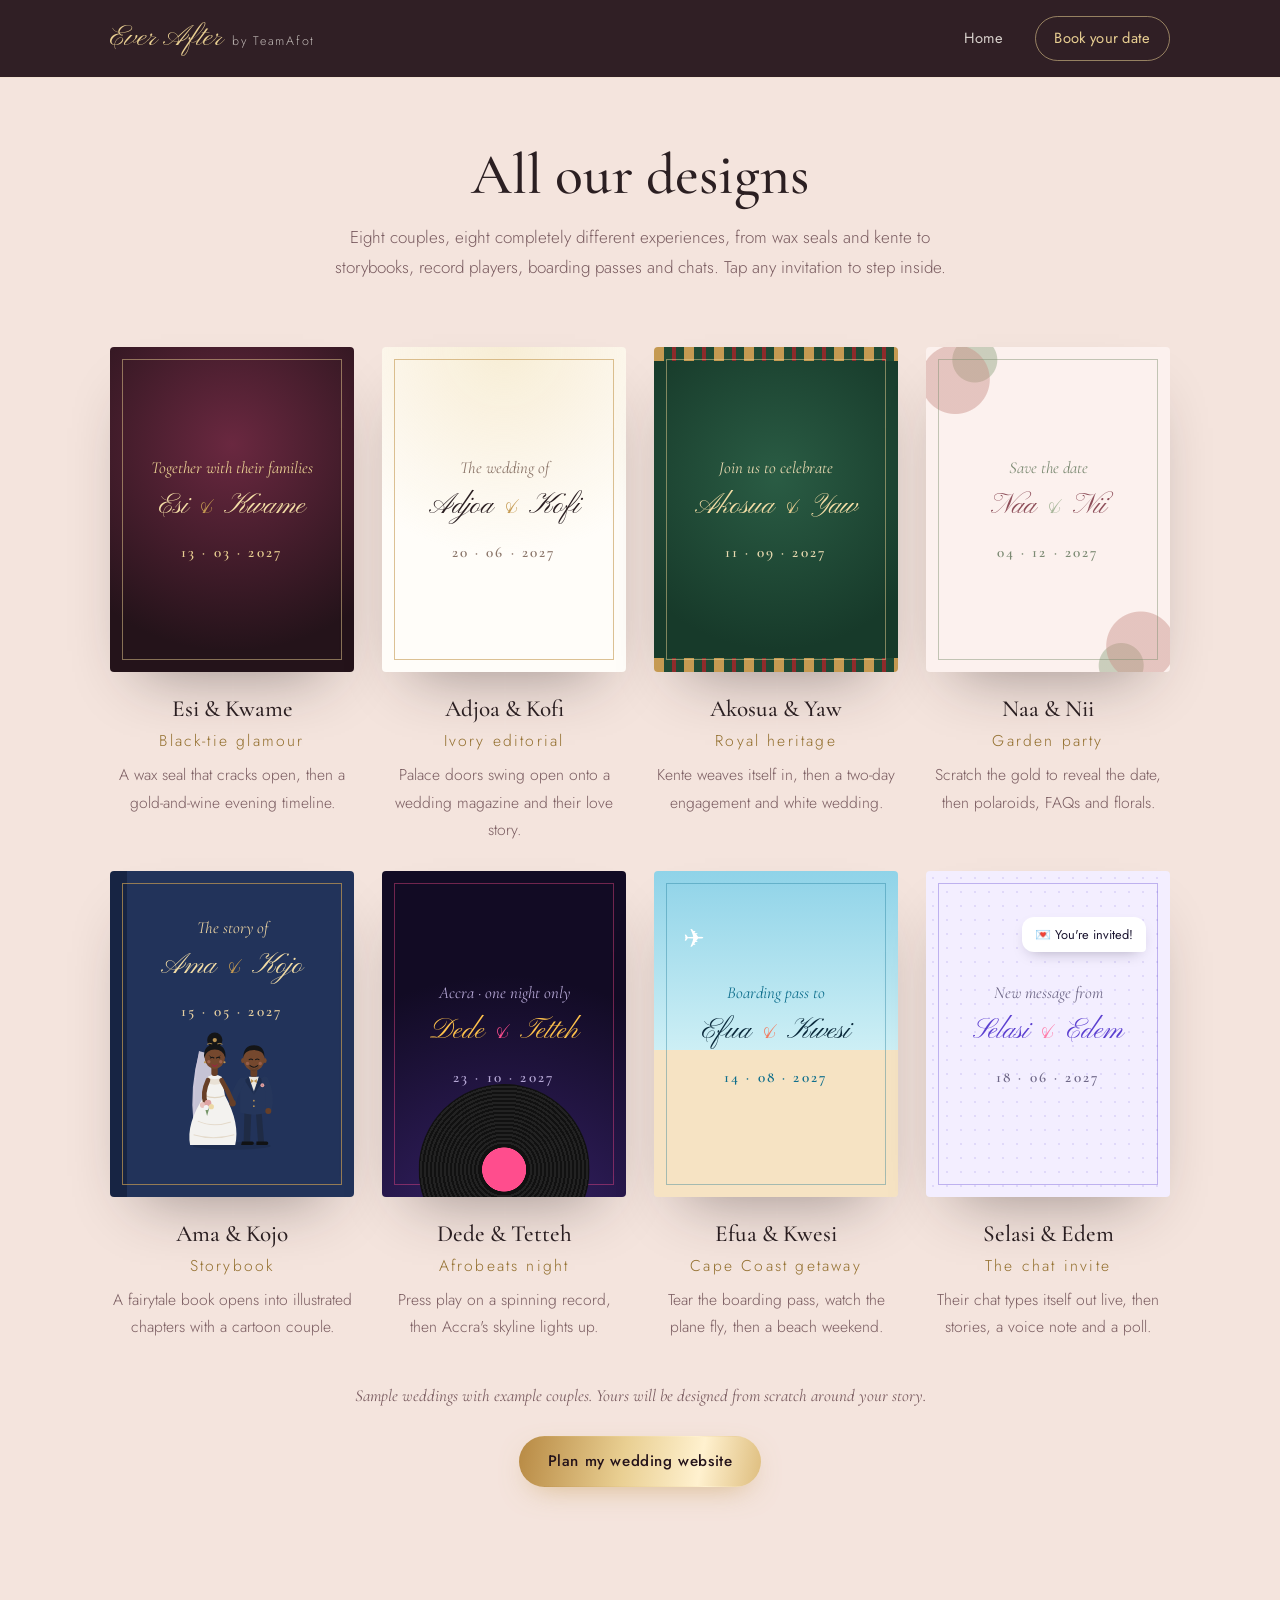
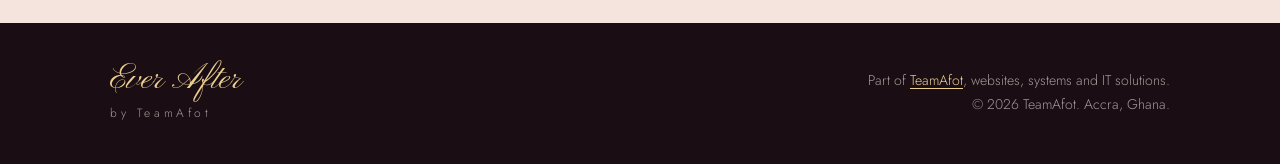
==== designs/index.html @ 521f69b8 "Add files via upload" ====
<!DOCTYPE html>
<html lang="en">
<head>
  <meta charset="utf-8">
  <meta name="viewport" content="width=device-width, initial-scale=1">
  <title>All designs | Ever After by TeamAfot</title>
  <meta name="description" content="Eight sample wedding websites by Ever After by TeamAfot, each with its own opening and style.">
  <meta name="theme-color" content="#24131A">
  <link rel="icon" href="../assets/logo/favicon.svg" type="image/svg+xml">
  <link rel="stylesheet" href="../styles.css">
</head>
<body>
<header class="nav is-scrolled">
  <div class="nav__inner">
    <a class="nav__brand" href="../" aria-label="Ever After by TeamAfot, home"><span class="nav__script">Ever After</span><span class="nav__by">by TeamAfot</span></a>
    <nav class="nav__menu is-static" aria-label="Main"><a href="../">Home</a><a class="nav__cta" href="../#book">Book your date</a></nav>
  </div>
</header>
<main>
  <section class="styles styles--page">
    <div class="wrap">
      <div class="head head--center">
        <h1 class="page__title">All our designs</h1>
        <p>Eight couples, eight completely different experiences, from wax seals and kente to storybooks, record players, boarding passes and chats. Tap any invitation to step inside.</p>
      </div>
      <ul class="styles__grid" role="list">
        <li class="look look--wine">
          <a class="look__link" href="../demo/esi-kwame/" aria-label="See Esi and Kwame's sample wedding website">
            <div class="look__card" aria-hidden="true">
              
              <p class="look__small">Together with their families</p>
              <p class="look__names">Esi <span>&amp;</span> Kwame</p>
              <p class="look__date">13 · 03 · 2027</p>
              <span class="look__tap">Tap to see</span>
            </div>
            <h3>Esi &amp; Kwame</h3>
            <p class="look__style">Black-tie glamour</p>
            <p>A wax seal that cracks open, then a gold-and-wine evening timeline.</p>
          </a>
        </li>
        <li class="look look--ivory">
          <a class="look__link" href="../demo/adjoa-kofi/" aria-label="See Adjoa and Kofi's sample wedding website">
            <div class="look__card" aria-hidden="true">
              
              <p class="look__small">The wedding of</p>
              <p class="look__names">Adjoa <span>&amp;</span> Kofi</p>
              <p class="look__date">20 · 06 · 2027</p>
              <span class="look__tap">Tap to see</span>
            </div>
            <h3>Adjoa &amp; Kofi</h3>
            <p class="look__style">Ivory editorial</p>
            <p>Palace doors swing open onto a wedding magazine and their love story.</p>
          </a>
        </li>
        <li class="look look--heritage">
          <a class="look__link" href="../demo/akosua-yaw/" aria-label="See Akosua and Yaw's sample wedding website">
            <div class="look__card" aria-hidden="true">
              
              <p class="look__small">Join us to celebrate</p>
              <p class="look__names">Akosua <span>&amp;</span> Yaw</p>
              <p class="look__date">11 · 09 · 2027</p>
              <span class="look__tap">Tap to see</span>
            </div>
            <h3>Akosua &amp; Yaw</h3>
            <p class="look__style">Royal heritage</p>
            <p>Kente weaves itself in, then a two-day engagement and white wedding.</p>
          </a>
        </li>
        <li class="look look--blush">
          <a class="look__link" href="../demo/naa-nii/" aria-label="See Naa and Nii's sample wedding website">
            <div class="look__card" aria-hidden="true">
              
              <p class="look__small">Save the date</p>
              <p class="look__names">Naa <span>&amp;</span> Nii</p>
              <p class="look__date">04 · 12 · 2027</p>
              <span class="look__tap">Tap to see</span>
            </div>
            <h3>Naa &amp; Nii</h3>
            <p class="look__style">Garden party</p>
            <p>Scratch the gold to reveal the date, then polaroids, FAQs and florals.</p>
          </a>
        </li>
        <li class="look look--storybook">
          <a class="look__link" href="../demo/ama-kojo/" aria-label="See Ama and Kojo's sample wedding website">
            <div class="look__card" aria-hidden="true">
              <img class="look__art" src="../demo/couple.svg" alt="">
              <p class="look__small">The story of</p>
              <p class="look__names">Ama <span>&amp;</span> Kojo</p>
              <p class="look__date">15 · 05 · 2027</p>
              <span class="look__tap">Tap to see</span>
            </div>
            <h3>Ama &amp; Kojo</h3>
            <p class="look__style">Storybook</p>
            <p>A fairytale book opens into illustrated chapters with a cartoon couple.</p>
          </a>
        </li>
        <li class="look look--afro">
          <a class="look__link" href="../demo/dede-tetteh/" aria-label="See Dede and Tetteh's sample wedding website">
            <div class="look__card" aria-hidden="true">
              <span class="look__vinyl"></span>
              <p class="look__small">Accra · one night only</p>
              <p class="look__names">Dede <span>&amp;</span> Tetteh</p>
              <p class="look__date">23 · 10 · 2027</p>
              <span class="look__tap">Tap to see</span>
            </div>
            <h3>Dede &amp; Tetteh</h3>
            <p class="look__style">Afrobeats night</p>
            <p>Press play on a spinning record, then Accra's skyline lights up.</p>
          </a>
        </li>
        <li class="look look--ticket">
          <a class="look__link" href="../demo/efua-kwesi/" aria-label="See Efua and Kwesi's sample wedding website">
            <div class="look__card" aria-hidden="true">
              <span class="look__plane">✈</span>
              <p class="look__small">Boarding pass to</p>
              <p class="look__names">Efua <span>&amp;</span> Kwesi</p>
              <p class="look__date">14 · 08 · 2027</p>
              <span class="look__tap">Tap to see</span>
            </div>
            <h3>Efua &amp; Kwesi</h3>
            <p class="look__style">Cape Coast getaway</p>
            <p>Tear the boarding pass, watch the plane fly, then a beach weekend.</p>
          </a>
        </li>
        <li class="look look--chat">
          <a class="look__link" href="../demo/selasi-edem/" aria-label="See Selasi and Edem's sample wedding website">
            <div class="look__card" aria-hidden="true">
              <span class="look__bubble">💌 You're invited!</span>
              <p class="look__small">New message from</p>
              <p class="look__names">Selasi <span>&amp;</span> Edem</p>
              <p class="look__date">18 · 06 · 2027</p>
              <span class="look__tap">Tap to see</span>
            </div>
            <h3>Selasi &amp; Edem</h3>
            <p class="look__style">The chat invite</p>
            <p>Their chat types itself out live, then stories, a voice note and a poll.</p>
          </a>
        </li>
      </ul>
      <p class="styles__note">Sample weddings with example couples. Yours will be designed from scratch around your story.</p>
      <p class="styles__more"><a class="btn btn--foil" href="https://wa.me/233552318104?text=Hello%20Ever%20After%2C%20I%27ve%20seen%20your%20designs%20and%20I%27d%20love%20a%20wedding%20website." target="_blank" rel="noopener">Plan my wedding website</a></p>
    </div>
  </section>
</main>
<footer class="footer">
  <div class="wrap footer__inner">
    <div><p class="footer__script">Ever After</p><p class="footer__by">by TeamAfot</p></div>
    <p class="footer__links">Part of <a href="https://teamafot.github.io/">TeamAfot</a>, websites, systems and IT solutions.<br>© 2026 TeamAfot. Accra, Ghana.</p>
  </div>
</footer>
</body>
</html>
---- styles.css ----
/* ===== Ever After by TeamAfot ===== */
@font-face { font-family: "Pinyon Script"; src: url("assets/fonts/pinyon-script-latin-400-normal.woff2") format("woff2"); font-display: swap; }
@font-face { font-family: "Cormorant Garamond"; src: url("assets/fonts/cormorant-garamond-latin-400-normal.woff2") format("woff2"); font-weight: 400; font-display: swap; }
@font-face { font-family: "Cormorant Garamond"; src: url("assets/fonts/cormorant-garamond-latin-400-italic.woff2") format("woff2"); font-weight: 400; font-style: italic; font-display: swap; }
@font-face { font-family: "Cormorant Garamond"; src: url("assets/fonts/cormorant-garamond-latin-500-normal.woff2") format("woff2"); font-weight: 500; font-display: swap; }
@font-face { font-family: "Cormorant Garamond"; src: url("assets/fonts/cormorant-garamond-latin-600-normal.woff2") format("woff2"); font-weight: 600; font-display: swap; }
@font-face { font-family: "Jost"; src: url("assets/fonts/jost-latin-300-normal.woff2") format("woff2"); font-weight: 300; font-display: swap; }
@font-face { font-family: "Jost"; src: url("assets/fonts/jost-latin-400-normal.woff2") format("woff2"); font-weight: 400; font-display: swap; }
@font-face { font-family: "Jost"; src: url("assets/fonts/jost-latin-500-normal.woff2") format("woff2"); font-weight: 500; font-display: swap; }

:root {
  --night: #24131A;      /* deep wine-black */
  --wine: #5B1F33;
  --ivory: #FBF6EF;
  --pearl: #FFFDF9;
  --blush: #F4E4DD;
  --rose: #C98F86;
  --ink: #2B1F22;
  --mauve: #7A5C60;      /* body text on light */
  --gold: #C59A52;
  --gold-ink: #94702F;
  --gold-soft: #E9CF92;
  --foil: linear-gradient(100deg, #B88A44 0%, #E9CF92 22%, #FFF1CF 38%, #D4AE66 55%, #F3DDA6 72%, #B88A44 100%);

  --script: "Pinyon Script", "Snell Roundhand", cursive;
  --serif: "Cormorant Garamond", Georgia, serif;
  --sans: "Jost", system-ui, sans-serif;

  --wrap: 1140px;
  --gutter: clamp(1.25rem, 4vw, 2.5rem);
  --section: clamp(5rem, 11vw, 8.5rem);
  --ease: cubic-bezier(.22, .61, .36, 1);
}

*, *::before, *::after { box-sizing: border-box; }
html { scroll-behavior: smooth; scroll-padding-top: 5rem; }
body { margin: 0; font-family: var(--sans); font-weight: 300; font-size: 1.0625rem; line-height: 1.75; color: var(--ink); background: var(--ivory); -webkit-font-smoothing: antialiased; }
img, svg { display: block; max-width: 100%; }
a { color: inherit; }
p { margin: 0; }
h1, h2, h3 { margin: 0; font-weight: 500; }
h2 { font-family: var(--serif); font-size: clamp(2.1rem, 4.4vw, 3.3rem); line-height: 1.1; letter-spacing: -0.005em; }
h3 { font-family: var(--serif); font-size: 1.45rem; line-height: 1.2; }
:focus-visible { outline: 2px solid var(--gold); outline-offset: 3px; border-radius: 4px; }
.wrap { max-width: var(--wrap); margin: 0 auto; padding: 0 var(--gutter); }
.skip { position: absolute; left: -999px; top: 0; background: var(--wine); color: var(--pearl); padding: .6rem 1rem; z-index: 100; }
.skip:focus { left: 1rem; top: 1rem; }

.foil { background: var(--foil); background-size: 220% 100%; -webkit-background-clip: text; background-clip: text; color: transparent; }

.head { margin-bottom: clamp(2.75rem, 5vw, 4rem); }
.head--center { text-align: center; max-width: 40rem; margin-left: auto; margin-right: auto; }
.head p { margin-top: 1rem; color: var(--mauve); }

/* Buttons */
.btn { display: inline-flex; align-items: center; justify-content: center; font: 500 .95rem/1 var(--sans); letter-spacing: .04em; padding: 1.05rem 1.75rem; border-radius: 999px; text-decoration: none; cursor: pointer; border: 1px solid transparent; transition: transform .3s var(--ease), box-shadow .3s var(--ease), background-color .3s; }
.btn--foil { background: var(--foil); background-size: 200% 100%; color: var(--night); box-shadow: 0 10px 30px -12px rgba(197, 154, 82, .7); }
.btn--foil:hover { transform: translateY(-2px); background-position: 100% 0; box-shadow: 0 16px 36px -14px rgba(197, 154, 82, .85); }
.btn--ghost { border-color: rgba(233, 207, 146, .5); color: var(--pearl); }
.btn--ghost:hover { background: rgba(233, 207, 146, .1); }

/* ===== Nav ===== */
.nav { position: fixed; inset: 0 0 auto; z-index: 50; transition: background-color .4s, box-shadow .4s; }
.nav.is-scrolled { background: rgba(36, 19, 26, .94); backdrop-filter: blur(12px); -webkit-backdrop-filter: blur(12px); box-shadow: 0 1px 0 rgba(233, 207, 146, .15); }
.nav__inner { max-width: var(--wrap); margin: 0 auto; padding: 1rem var(--gutter); display: flex; align-items: center; justify-content: space-between; gap: 1rem; }
.nav__brand { display: flex; align-items: baseline; gap: .55rem; text-decoration: none; color: var(--gold-soft); }
.nav__script { font-family: var(--script); font-size: 1.9rem; line-height: 1; }
.nav__by { font-size: .78rem; letter-spacing: .14em; color: rgba(251, 246, 239, .7); }
.nav__menu { display: flex; align-items: center; gap: 2rem; }
.nav__menu a { text-decoration: none; font-size: .92rem; font-weight: 400; color: rgba(251, 246, 239, .82); letter-spacing: .02em; transition: color .25s; }
.nav__menu a:hover { color: var(--gold-soft); }
.nav__menu .nav__cta { border: 1px solid rgba(233, 207, 146, .55); padding: .55rem 1.15rem; border-radius: 999px; color: var(--gold-soft); }
.nav__menu .nav__cta:hover { background: rgba(233, 207, 146, .12); }
.nav__toggle { display: none; background: none; border: 1px solid rgba(233, 207, 146, .4); color: var(--pearl); font: 500 .9rem var(--sans); padding: .5rem 1rem; border-radius: 999px; cursor: pointer; }

/* ===== Hero ===== */
.hero {
  position: relative; min-height: 100vh; min-height: 100svh; display: grid; place-items: center; text-align: center; overflow: hidden;
  color: var(--pearl); padding: 7rem var(--gutter) 5rem;
  background:
    radial-gradient(50rem 34rem at 50% 42%, rgba(201, 143, 134, .22), transparent 70%),
    radial-gradient(30rem 22rem at 85% 100%, rgba(197, 154, 82, .14), transparent 70%),
    radial-gradient(30rem 22rem at 10% 0%, rgba(91, 31, 51, .6), transparent 70%),
    var(--night);
}
.hero::before { content: ""; position: absolute; inset: 4.6rem clamp(.8rem, 2vw, 1.6rem) clamp(.8rem, 2vw, 1.6rem); border: 1px solid rgba(233, 207, 146, .22); pointer-events: none; }
.sparkles { position: absolute; inset: 0; width: 100%; height: 100%; pointer-events: none; }
.hero__inner { position: relative; z-index: 1; max-width: 50rem; }
.hero__pre { font-size: .85rem; letter-spacing: .18em; color: rgba(251, 246, 239, .72); opacity: 0; animation: rise 1s var(--ease) .2s forwards; }
.hero__title { font-family: var(--script); font-weight: 400; font-size: clamp(4.6rem, 15vw, 9.5rem); line-height: 1.05; white-space: nowrap; margin: 1.2rem 0 0; padding: 0 .1em; }
.hero__title .foil { display: inline-block; padding: .05em .15em .15em; animation: shimmer 6s ease-in-out 1.2s infinite, rise 1.4s var(--ease) .35s both; }
.hero__by { font-size: clamp(.9rem, 1.4vw, 1.05rem); letter-spacing: .38em; text-indent: .38em; color: var(--gold-soft); margin-top: .2rem; opacity: 0; animation: rise 1s var(--ease) .9s forwards; }
.hero__line { font-family: var(--serif); font-style: italic; font-size: clamp(1.3rem, 2.4vw, 1.7rem); line-height: 1.4; margin-top: 2rem; color: rgba(251, 246, 239, .88); opacity: 0; animation: rise 1s var(--ease) 1.1s forwards; }
.hero__actions { display: flex; flex-wrap: wrap; justify-content: center; gap: .9rem; margin-top: 2.6rem; opacity: 0; animation: rise 1s var(--ease) 1.3s forwards; }
.hero__ornament { width: 200px; margin: 3rem auto 0; color: var(--gold); opacity: .7; }
@keyframes rise { from { opacity: 0; transform: translateY(14px); } to { opacity: 1; transform: none; } }
@keyframes shimmer { 0%, 100% { background-position: 0% 0; } 50% { background-position: 100% 0; } }

/* ===== Intro ===== */
.intro { padding: var(--section) 0 calc(var(--section) * .6); }
.intro__inner { max-width: 46rem; text-align: center; }
.intro p { margin-top: 1.5rem; color: var(--mauve); font-size: 1.12rem; }

/* ===== Features ===== */
.features { padding: calc(var(--section) * .5) 0 var(--section); }
.features__grid { list-style: none; margin: 0; padding: 0; display: grid; grid-template-columns: repeat(4, 1fr); gap: 3rem 2.25rem; }
.features__grid li { text-align: center; }
.features__grid svg { width: 44px; height: 44px; margin: 0 auto 1.1rem; fill: none; stroke: var(--gold); stroke-width: 1.2; stroke-linecap: round; stroke-linejoin: round; }
.features__grid p { margin-top: .5rem; color: var(--mauve); font-size: .98rem; }

/* ===== Sample invitation ===== */
.sample {
  position: relative; overflow: hidden; padding: var(--section) 0; color: var(--pearl);
  background: radial-gradient(40rem 32rem at 72% 50%, rgba(201, 143, 134, .2), transparent 70%), linear-gradient(160deg, var(--wine) 0%, var(--night) 70%);
}
.confetti { position: absolute; inset: 0; width: 100%; height: 100%; pointer-events: none; z-index: 2; }
.sample__grid { position: relative; z-index: 1; display: grid; grid-template-columns: 1fr 1fr; gap: clamp(2.5rem, 7vw, 7rem); align-items: center; }
.sample h2 { color: var(--pearl); }
.sample__copy > p { margin-top: 1.4rem; color: rgba(251, 246, 239, .78); max-width: 30rem; }
.sample__copy .sample__note { margin-top: 1.4rem; font-size: 1.05rem; font-style: italic; font-family: var(--serif); color: var(--gold-soft); }

.invite { justify-self: center; width: min(100%, 420px); }
.invite__card {
  position: relative; min-height: 560px; padding: 3rem 2rem; text-align: center; color: var(--ink);
  background: radial-gradient(circle at 50% 0%, rgba(233, 207, 146, .25), transparent 55%), var(--pearl);
  border-radius: 4px; box-shadow: 0 40px 90px -30px rgba(0, 0, 0, .7);
  display: flex; flex-direction: column; justify-content: center;
}
.invite__card::before { content: ""; position: absolute; inset: 12px; border: 1px solid rgba(197, 154, 82, .6); pointer-events: none; }
.invite__card::after { content: ""; position: absolute; inset: 17px; border: 1px solid rgba(197, 154, 82, .25); pointer-events: none; }
.invite__closed { display: flex; flex-direction: column; align-items: center; gap: 1.7rem; }
.invite__kicker { font-family: var(--script); font-size: 2.6rem; line-height: 1; color: var(--wine); }
.seal {
  width: 124px; height: 124px; border-radius: 50%; border: 0; cursor: pointer; display: grid; place-items: center;
  background: radial-gradient(circle at 34% 28%, #8B3550, var(--wine) 60%, #3D1221);
  box-shadow: 0 14px 30px -10px rgba(61, 18, 33, .8), inset 0 -6px 14px rgba(0,0,0,.3), 0 0 0 6px rgba(91, 31, 51, .1);
  transition: transform .4s var(--ease);
  animation: breathe 3s ease-in-out infinite;
}
.seal span { font-family: var(--script); font-size: 2.1rem; color: var(--gold-soft); }
.seal:hover { transform: scale(1.05) rotate(-3deg); }
@keyframes breathe { 0%, 100% { box-shadow: 0 14px 30px -10px rgba(61,18,33,.8), inset 0 -6px 14px rgba(0,0,0,.3), 0 0 0 6px rgba(91,31,51,.1); } 50% { box-shadow: 0 14px 30px -10px rgba(61,18,33,.8), inset 0 -6px 14px rgba(0,0,0,.3), 0 0 0 16px rgba(91,31,51,.04); } }
.invite__tap { font-size: .88rem; letter-spacing: .06em; color: var(--mauve); }
.invite__open { animation: unfold .9s var(--ease) both; }
@keyframes unfold { from { opacity: 0; transform: translateY(12px) scale(.98); } to { opacity: 1; transform: none; } }
.invite__small { font-family: var(--serif); font-style: italic; font-size: 1.1rem; color: var(--mauve); }
.invite__names { font-family: var(--script); font-size: clamp(3rem, 9vw, 3.8rem); line-height: 1.15; color: var(--wine); margin: .4rem 0; }
.invite__names span { color: var(--gold); }
.invite__rule { width: 80px; height: 1px; margin: 1.2rem auto; background: linear-gradient(90deg, transparent, var(--gold), transparent); }
.invite__date { font-family: var(--serif); font-weight: 600; font-size: 1.25rem; letter-spacing: .02em; }
.invite__venue { font-size: .9rem; letter-spacing: .12em; color: var(--mauve); }
.countdown { display: grid; grid-template-columns: repeat(4, 1fr); gap: .5rem; margin: 1.4rem 0; }
.countdown div { border-top: 1px solid rgba(197,154,82,.4); border-bottom: 1px solid rgba(197,154,82,.4); padding: .55rem 0; }
.countdown b { display: block; font-family: var(--serif); font-weight: 600; font-size: 1.7rem; line-height: 1.1; color: var(--wine); font-variant-numeric: tabular-nums; }
.countdown small { font-size: .7rem; letter-spacing: .08em; color: var(--mauve); }
.swatches { display: flex; align-items: center; justify-content: center; gap: .45rem; }
.swatches span { width: 22px; height: 22px; border-radius: 50%; background: var(--c); box-shadow: inset 0 0 0 1px rgba(43,31,34,.12); }
.swatches small { margin-left: .4rem; font-size: .8rem; color: var(--mauve); }
.rsvp { display: flex; gap: .5rem; justify-content: center; flex-wrap: wrap; margin-top: 1.5rem; }
.rsvp__btn { font: 500 .85rem var(--sans); letter-spacing: .03em; border: 1px solid var(--wine); background: var(--wine); color: var(--pearl); border-radius: 999px; padding: .75rem 1.15rem; cursor: pointer; }
.rsvp__btn--line { background: transparent; color: var(--wine); border-color: rgba(91,31,51,.3); }
.rsvp__msg { min-height: 1.5em; margin-top: .8rem; font-family: var(--serif); font-style: italic; font-size: 1.02rem; color: var(--gold-ink); }
.invite__reset { background: none; border: 0; color: var(--mauve); font: 400 .8rem var(--sans); text-decoration: underline; text-underline-offset: 3px; cursor: pointer; }

/* ===== Styles ===== */
.styles { padding: var(--section) 0; background: var(--blush); }
.styles__grid { list-style: none; margin: 0; padding: 0; display: grid; grid-template-columns: repeat(4, 1fr); gap: 1.75rem; }
.look__link { display: block; text-decoration: none; color: inherit; border-radius: 6px; }
.look__style { font-size: .82rem; letter-spacing: .14em; color: var(--gold-ink) !important; margin-top: .2rem !important; }
.look__tap {
  position: absolute; left: 50%; bottom: 1.6rem; transform: translate(-50%, 6px); opacity: .0;
  font: 500 .78rem/1 var(--sans); letter-spacing: .1em; padding: .6rem 1rem; border-radius: 999px;
  background: rgba(255, 253, 249, .92); color: var(--wine); box-shadow: 0 8px 20px -8px rgba(43,31,34,.4);
  transition: opacity .4s var(--ease), transform .4s var(--ease); white-space: nowrap;
}
.look__link:hover .look__tap, .look__link:focus-visible .look__tap { opacity: 1; transform: translate(-50%, 0); }
@media (hover: none) { .look__tap { opacity: 1; transform: translate(-50%, 0); } }
.look { text-align: center; }
.look h3 { margin-top: 1.5rem; }
.look__link > p:last-child { margin-top: .4rem; color: var(--mauve); font-size: .98rem; }
.look__link > p { margin-top: .4rem; color: var(--mauve); font-size: .98rem; max-width: 20rem; margin-left: auto; margin-right: auto; }
.look__card {
  position: relative; aspect-ratio: 3 / 4; border-radius: 4px; display: flex; flex-direction: column; align-items: center; justify-content: center; gap: .4rem; padding: 2rem 1.25rem;
  box-shadow: 0 30px 60px -30px rgba(43, 31, 34, .45); transition: transform .5s var(--ease); overflow: hidden;
}
.look__link:hover .look__card, .look__link:focus-visible .look__card { transform: translateY(-6px) rotate(-.6deg); }
.look__card::before { content: ""; position: absolute; inset: 12px; border: 1px solid var(--frame); pointer-events: none; }
.look__small { font-family: var(--serif); font-style: italic; font-size: 1.05rem; color: var(--muted); }
.look__names { font-family: var(--script); font-size: clamp(1.7rem, 2.3vw, 2.2rem); line-height: 1.2; color: var(--name); white-space: nowrap; }
.look__names span { color: var(--accent); }
.look__date { font-family: var(--serif); font-weight: 600; letter-spacing: .14em; font-size: .95rem; color: var(--muted); margin-top: .5rem; }

.look--ivory .look__card { --frame: rgba(197,154,82,.6); --muted: #8A7468; --name: var(--ink); --accent: var(--gold); background: radial-gradient(circle at 50% 0%, rgba(233,207,146,.35), transparent 60%), var(--pearl); }
.look--heritage .look__card {
  --frame: rgba(233,207,146,.5); --muted: #E8D9B0; --name: #F3DDA6; --accent: #E9CF92;
  background:
    linear-gradient(90deg, transparent 0 14px, transparent 14px),
    repeating-linear-gradient(90deg, #C59A52 0 10px, #1F4A35 10px 18px, #8E2B2B 18px 22px, #1F4A35 22px 30px) top / 100% 14px no-repeat,
    repeating-linear-gradient(90deg, #C59A52 0 10px, #1F4A35 10px 18px, #8E2B2B 18px 22px, #1F4A35 22px 30px) bottom / 100% 14px no-repeat,
    radial-gradient(circle at 50% 40%, #2A5C44, #173A2A 75%);
}
.look--blush .look__card {
  --frame: rgba(122,140,110,.45); --muted: #7C8A73; --name: #8E4F5A; --accent: #A9B79B;
  background:
    radial-gradient(circle at 12% 10%, rgba(201,143,134,.45) 0 34px, transparent 35px),
    radial-gradient(circle at 20% 4%, rgba(169,183,155,.6) 0 22px, transparent 23px),
    radial-gradient(circle at 88% 92%, rgba(201,143,134,.45) 0 34px, transparent 35px),
    radial-gradient(circle at 80% 98%, rgba(169,183,155,.6) 0 22px, transparent 23px),
    #FCF1EE;
}
.look--wine .look__card { --frame: rgba(233,207,146,.5); --muted: #E9CF92; --name: #F3DDA6; --accent: #C59A52; background: radial-gradient(circle at 50% 30%, #6A2840, #24131A 80%); }
.sample__full { display: inline-block; margin-top: 1.4rem; color: var(--gold-soft); font-weight: 500; text-underline-offset: 5px; text-decoration-color: rgba(233,207,146,.5); }
.styles--page { padding-top: 9rem; min-height: 100vh; }
.page__title { font-family: var(--serif); font-weight: 500; font-size: clamp(2.4rem, 5vw, 3.6rem); line-height: 1.1; }
.nav__menu.is-static { display: flex; }
.styles__more { text-align: center; margin-top: 1.6rem; }
.btn--wine { background: var(--wine); color: var(--pearl); }
.btn--wine:hover { transform: translateY(-2px); background: #6E2840; }
.look__art { position: absolute; bottom: 14%; left: 50%; width: 42%; transform: translateX(-50%); opacity: .95; }
.look--storybook .look__card { --frame: rgba(197,154,82,.7); --muted: #E6CFA0; --name: #F3DDA6; --accent: #C59A52; background: linear-gradient(90deg, #172443 0 7%, #22335A 7%); justify-content: flex-start; padding-top: 2.6rem; }
.look--afro .look__card { --frame: rgba(255,77,141,.4); --muted: #B6A8D6; --name: #FFC24B; --accent: #FF4D8D; background: radial-gradient(circle at 50% 120%, #3A2470, #120B24 70%); }
.look__vinyl { position: absolute; bottom: -18%; left: 50%; width: 70%; aspect-ratio: 1; transform: translateX(-50%); border-radius: 50%; background: radial-gradient(circle, #FF4D8D 0 18%, #111 18.5% 20%, transparent 20.5%), repeating-radial-gradient(circle, #111 0 2px, #222 2px 4px); animation: lookspin 6s linear infinite; }
@keyframes lookspin { to { transform: translateX(-50%) rotate(360deg); } }
.look--ticket .look__card { --frame: rgba(14,110,140,.35); --muted: #0E6E8C; --name: #0B2A3C; --accent: #F2785C; background: linear-gradient(180deg, #8FD3E8, #CDEFF5 55%, #F6E3C3 55%); }
.look__plane { position: absolute; top: 14%; left: 12%; font-size: 1.6rem; color: #fff; animation: lookfly 5s ease-in-out infinite alternate; }
@keyframes lookfly { to { transform: translate(120px, -12px); } }
.look--chat .look__card { --frame: rgba(91,63,208,.35); --muted: #6E6787; --name: #5B3FD0; --accent: #FF7AA8; background: radial-gradient(rgba(91,63,208,.12) 1.5px, transparent 1.5px) 0 0 / 14px 14px, #F3EEFF; }
.look__bubble { position: absolute; top: 14%; right: 10%; background: #fff; color: #1B1530; font: 400 .8rem var(--sans); padding: .5rem .8rem; border-radius: 12px 12px 4px 12px; box-shadow: 0 6px 16px -8px rgba(27,21,48,.4); animation: lookpop 2.4s ease-in-out infinite; }
@keyframes lookpop { 50% { transform: translateY(-5px); } }
.look--afro .look__names, .look--storybook .look__names { position: relative; }
.styles__note { text-align: center; margin-top: 2.5rem; font-family: var(--serif); font-style: italic; color: var(--mauve); }

/* ===== How ===== */
.how { padding: var(--section) 0; }
.how__steps { list-style: none; margin: 0; padding: 0; display: grid; grid-template-columns: repeat(4, 1fr); gap: 2.5rem; counter-reset: s; position: relative; }
.how__steps::before { content: ""; position: absolute; top: 1.6rem; left: 12%; right: 12%; height: 1px; background: linear-gradient(90deg, transparent, var(--gold), transparent); }
.how__steps li { counter-increment: s; text-align: center; position: relative; }
.how__steps li::before { content: counter(s); display: grid; place-items: center; width: 3.2rem; height: 3.2rem; margin: 0 auto 1.3rem; border-radius: 50%; background: var(--ivory); border: 1px solid var(--gold); font-family: var(--serif); font-weight: 600; font-size: 1.35rem; color: var(--wine); position: relative; }
.how__steps p { margin-top: .5rem; color: var(--mauve); font-size: .98rem; }

/* ===== Book ===== */
.book { padding: var(--section) 0; text-align: center; color: var(--pearl); background: radial-gradient(40rem 26rem at 50% 30%, rgba(201,143,134,.2), transparent 70%), var(--night); position: relative; }
.book::before { content: ""; position: absolute; inset: clamp(.8rem, 2vw, 1.6rem); border: 1px solid rgba(233, 207, 146, .18); pointer-events: none; }
.book__inner { max-width: 40rem; position: relative; }
.book__script { font-family: var(--script); font-size: clamp(3rem, 7vw, 4.6rem); line-height: 1.1; display: inline-block; padding: 0 .1em .1em; }
.book h2 { margin-top: .4rem; }
.book__inner > p:not(.book__script):not(.book__contact) { margin-top: 1.3rem; color: rgba(251, 246, 239, .78); }
.book__actions { display: flex; flex-wrap: wrap; justify-content: center; gap: .9rem; margin-top: 2.3rem; }
.book__contact { margin-top: 1.6rem; font-size: .9rem; letter-spacing: .06em; color: var(--gold-soft); }

/* ===== Footer ===== */
.footer { background: #1A0D13; color: rgba(251, 246, 239, .6); padding: 2.5rem 0; }
.footer__inner { display: flex; align-items: center; justify-content: space-between; gap: 1.5rem; flex-wrap: wrap; }
.footer__script { font-family: var(--script); font-size: 2.2rem; line-height: 1; color: var(--gold-soft); }
.footer__by { font-size: .75rem; letter-spacing: .3em; margin-top: .3rem; }
.footer__links { font-size: .88rem; text-align: right; line-height: 1.7; }
.footer__links a { color: var(--gold-soft); text-underline-offset: 3px; }

/* ===== Responsive ===== */
@media (max-width: 980px) {
  .features__grid { grid-template-columns: repeat(2, 1fr); }
  .sample__grid { grid-template-columns: 1fr; }
  .styles__grid { grid-template-columns: 1fr 1fr; }
  .how__steps { grid-template-columns: 1fr 1fr; }
  .how__steps::before { display: none; }
}
@media (max-width: 720px) {
  .nav__toggle { display: inline-block; }
  .nav__menu { display: none; position: absolute; top: 100%; left: 0; right: 0; flex-direction: column; align-items: stretch; gap: 0; padding: .5rem var(--gutter) 1.25rem; background: var(--night); border-bottom: 1px solid rgba(233,207,146,.15); }
  .nav__menu.is-open { display: flex; }
  .nav__menu a { padding: .85rem 0; border-bottom: 1px solid rgba(233,207,146,.1); }
  .nav__menu .nav__cta { margin-top: 1rem; text-align: center; padding: .9rem; }
  .nav.menu-open { background: var(--night); }
  .nav__by { display: none; }
  .hero__pre { letter-spacing: .1em; font-size: .78rem; }
  .hero__title { white-space: normal; font-size: clamp(4.4rem, 24vw, 6rem); line-height: .95; }
  .features__grid { gap: 2.5rem 1.25rem; }
  .how__steps { grid-template-columns: 1fr; }
  .styles__grid { grid-template-columns: 1fr; max-width: 340px; margin: 0 auto; }
  .footer__links { text-align: left; }
  .invite__card { min-height: 520px; padding: 2.5rem 1.4rem; }
}
@media (prefers-reduced-motion: reduce) {
  html { scroll-behavior: auto; }
  *, *::before, *::after { animation-duration: .01ms !important; animation-delay: 0s !important; animation-iteration-count: 1 !important; transition: none !important; }
}
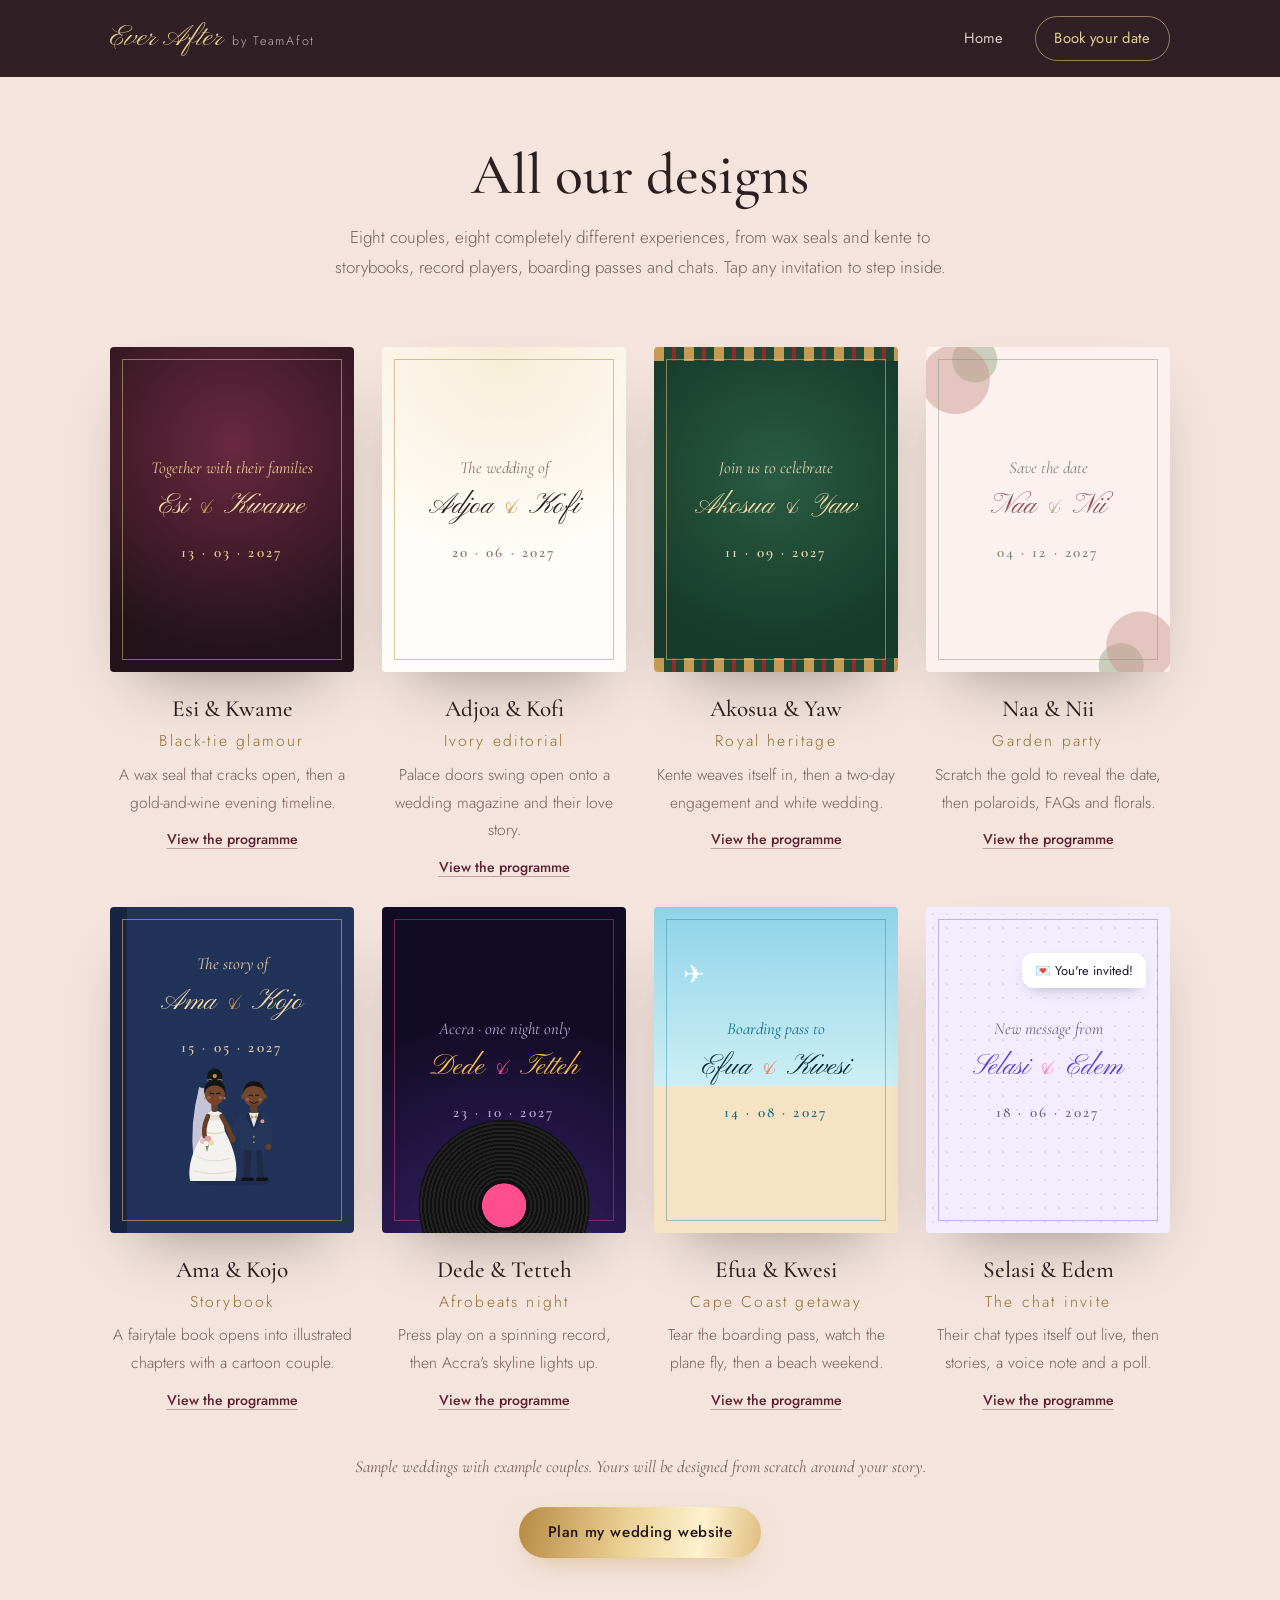
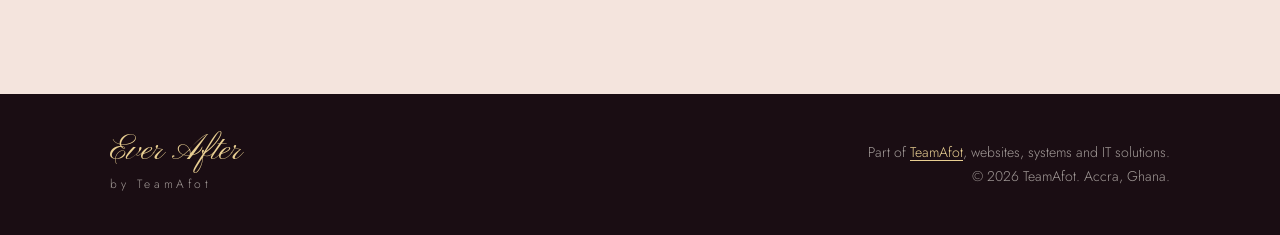
==== commit 99ed6793: "Add files via upload" ====
--- a/designs/index.html
+++ b/designs/index.html
@@ -37,6 +37,7 @@
             <p class="look__style">Black-tie glamour</p>
             <p>A wax seal that cracks open, then a gold-and-wine evening timeline.</p>
           </a>
+          <a class="look__prog" href="../programme/?c=esi-kwame">View the programme</a>
         </li>
         <li class="look look--ivory">
           <a class="look__link" href="../demo/adjoa-kofi/" aria-label="See Adjoa and Kofi's sample wedding website">
@@ -51,6 +52,7 @@
             <p class="look__style">Ivory editorial</p>
             <p>Palace doors swing open onto a wedding magazine and their love story.</p>
           </a>
+          <a class="look__prog" href="../programme/?c=adjoa-kofi">View the programme</a>
         </li>
         <li class="look look--heritage">
           <a class="look__link" href="../demo/akosua-yaw/" aria-label="See Akosua and Yaw's sample wedding website">
@@ -65,6 +67,7 @@
             <p class="look__style">Royal heritage</p>
             <p>Kente weaves itself in, then a two-day engagement and white wedding.</p>
           </a>
+          <a class="look__prog" href="../programme/?c=akosua-yaw">View the programme</a>
         </li>
         <li class="look look--blush">
           <a class="look__link" href="../demo/naa-nii/" aria-label="See Naa and Nii's sample wedding website">
@@ -79,6 +82,7 @@
             <p class="look__style">Garden party</p>
             <p>Scratch the gold to reveal the date, then polaroids, FAQs and florals.</p>
           </a>
+          <a class="look__prog" href="../programme/?c=naa-nii">View the programme</a>
         </li>
         <li class="look look--storybook">
           <a class="look__link" href="../demo/ama-kojo/" aria-label="See Ama and Kojo's sample wedding website">
@@ -93,6 +97,7 @@
             <p class="look__style">Storybook</p>
             <p>A fairytale book opens into illustrated chapters with a cartoon couple.</p>
           </a>
+          <a class="look__prog" href="../programme/?c=ama-kojo">View the programme</a>
         </li>
         <li class="look look--afro">
           <a class="look__link" href="../demo/dede-tetteh/" aria-label="See Dede and Tetteh's sample wedding website">
@@ -107,6 +112,7 @@
             <p class="look__style">Afrobeats night</p>
             <p>Press play on a spinning record, then Accra's skyline lights up.</p>
           </a>
+          <a class="look__prog" href="../programme/?c=dede-tetteh">View the programme</a>
         </li>
         <li class="look look--ticket">
           <a class="look__link" href="../demo/efua-kwesi/" aria-label="See Efua and Kwesi's sample wedding website">
@@ -121,6 +127,7 @@
             <p class="look__style">Cape Coast getaway</p>
             <p>Tear the boarding pass, watch the plane fly, then a beach weekend.</p>
           </a>
+          <a class="look__prog" href="../programme/?c=efua-kwesi">View the programme</a>
         </li>
         <li class="look look--chat">
           <a class="look__link" href="../demo/selasi-edem/" aria-label="See Selasi and Edem's sample wedding website">
@@ -135,6 +142,7 @@
             <p class="look__style">The chat invite</p>
             <p>Their chat types itself out live, then stories, a voice note and a poll.</p>
           </a>
+          <a class="look__prog" href="../programme/?c=selasi-edem">View the programme</a>
         </li>
       </ul>
       <p class="styles__note">Sample weddings with example couples. Yours will be designed from scratch around your story.</p>
--- a/styles.css
+++ b/styles.css
@@ -228,6 +228,9 @@
 .look__bubble { position: absolute; top: 14%; right: 10%; background: #fff; color: #1B1530; font: 400 .8rem var(--sans); padding: .5rem .8rem; border-radius: 12px 12px 4px 12px; box-shadow: 0 6px 16px -8px rgba(27,21,48,.4); animation: lookpop 2.4s ease-in-out infinite; }
 @keyframes lookpop { 50% { transform: translateY(-5px); } }
 .look--afro .look__names, .look--storybook .look__names { position: relative; }
+.look__prog { display: inline-block; margin-top: .7rem; font-size: .88rem; font-weight: 500; color: var(--wine); text-underline-offset: 4px; text-decoration-color: rgba(91,31,51,.35); }
+.look { display: flex; flex-direction: column; align-items: center; }
+.look__link { align-self: stretch; }
 .styles__note { text-align: center; margin-top: 2.5rem; font-family: var(--serif); font-style: italic; color: var(--mauve); }
 
 /* ===== How ===== */
